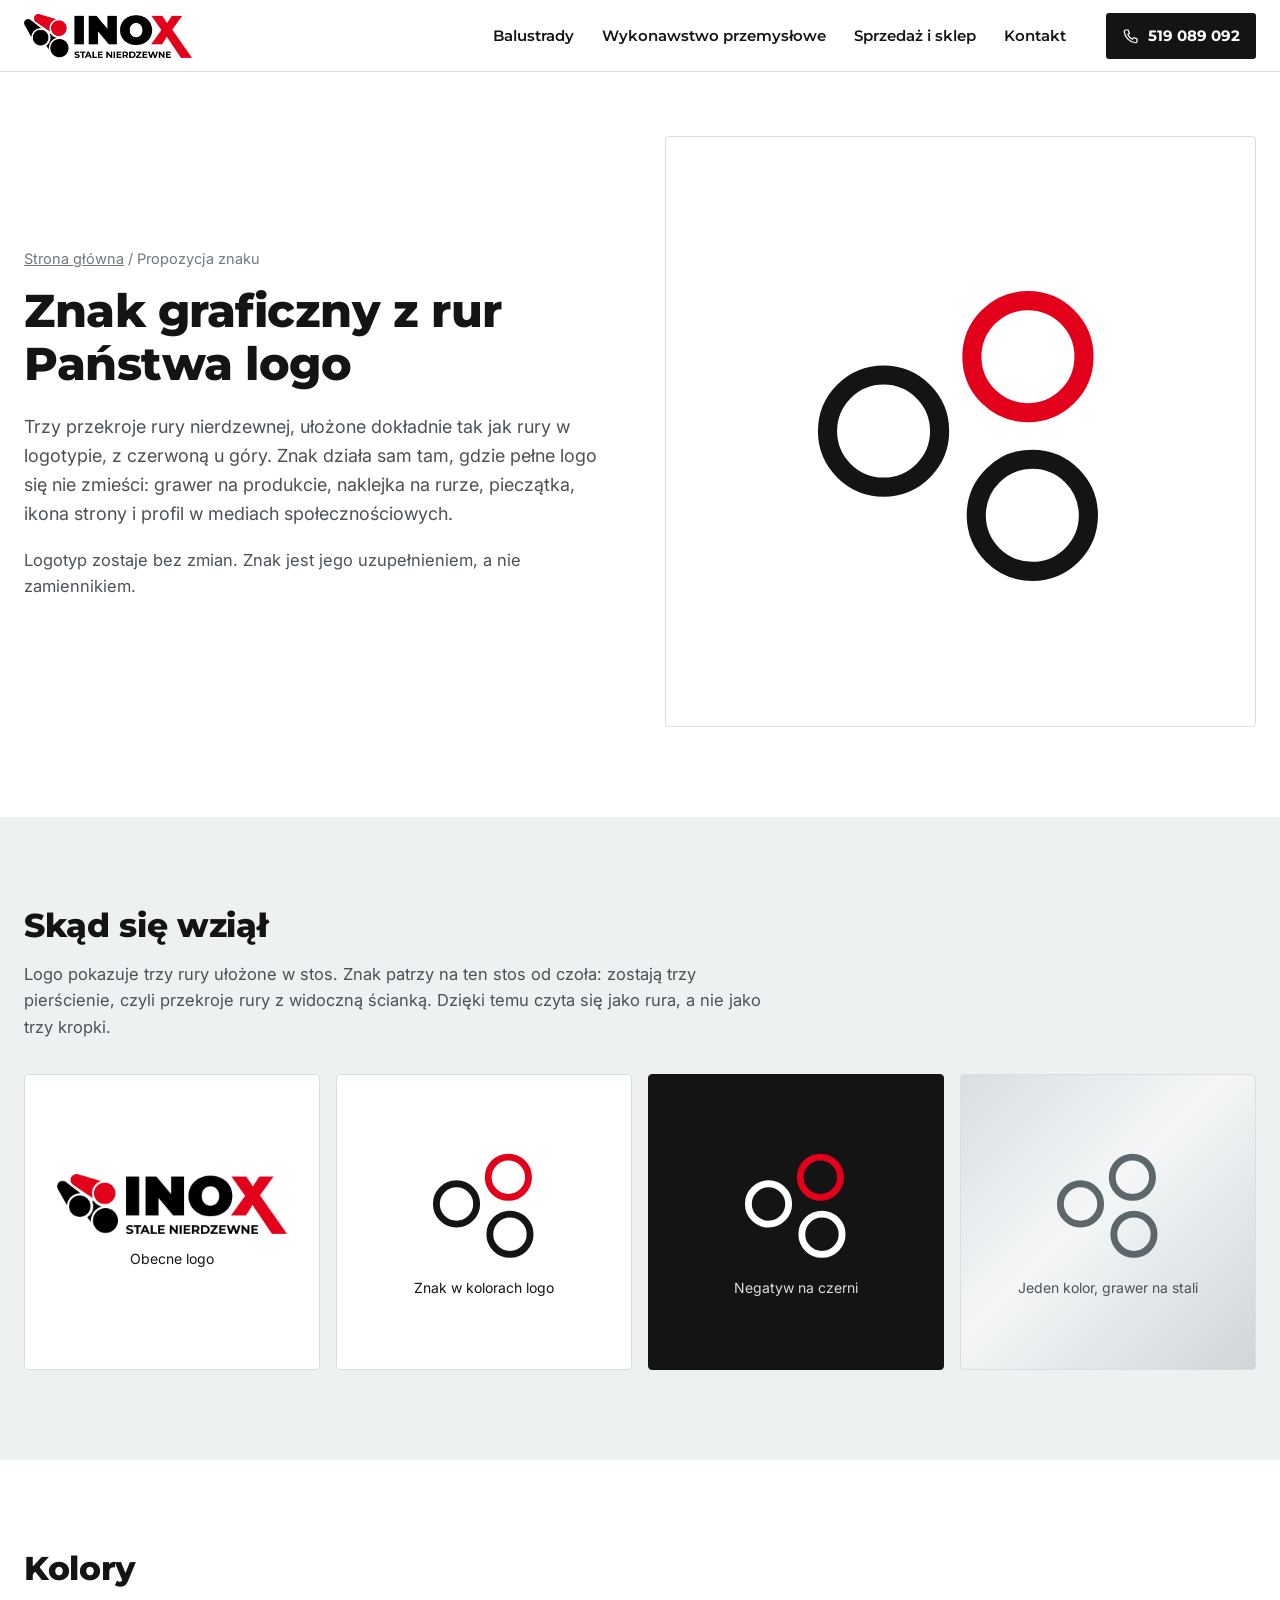
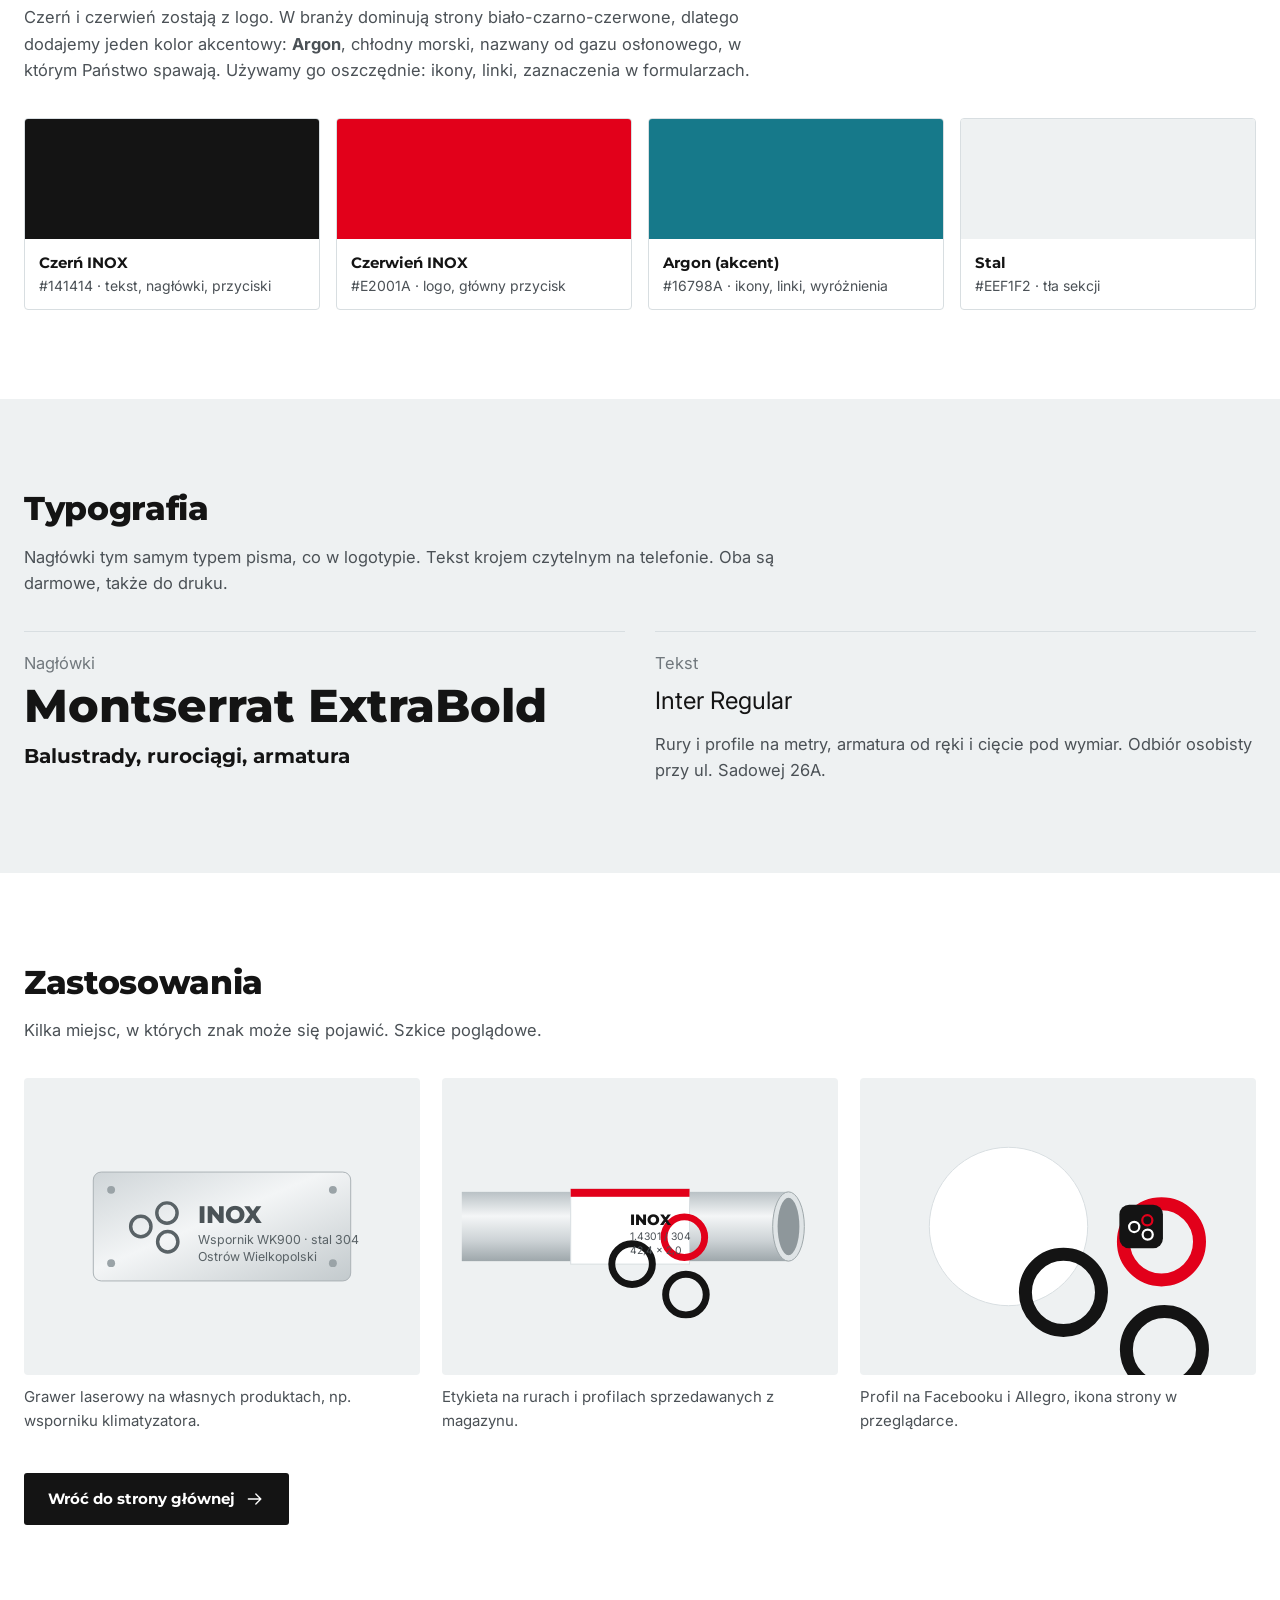
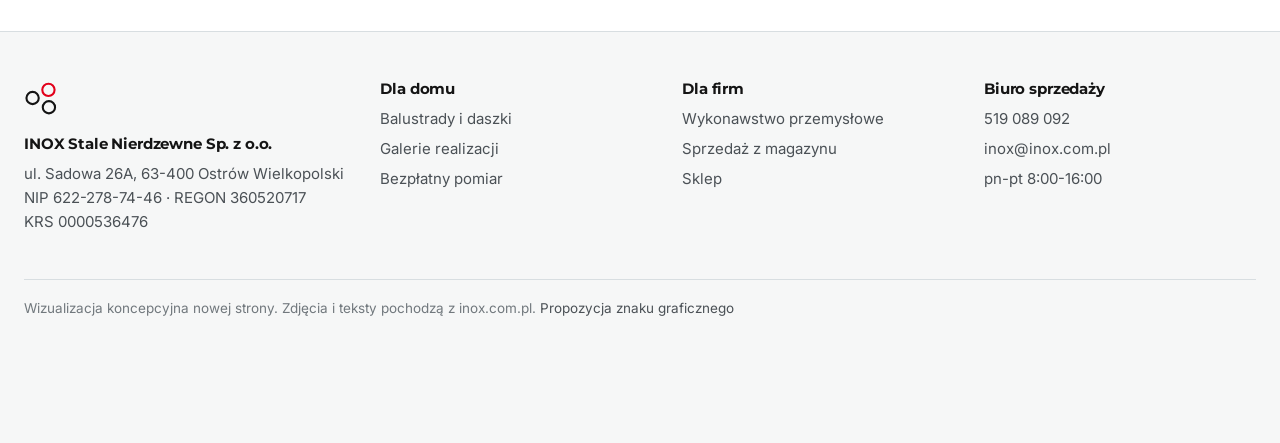
==== znak.html @ 2aae1c30 "Wizualizacja koncepcyjna INOX" ====
<!doctype html>
<html lang="pl">
<head>
<meta charset="utf-8">
<meta name="viewport" content="width=device-width, initial-scale=1">
<meta name="robots" content="noindex">
<title>Propozycja znaku graficznego | INOX Stale Nierdzewne</title>
<meta name="description" content="Propozycja znaku graficznego INOX: trzy przekroje rury z logotypu, kolory i typografia do strony, produktów i materiałów.">
<link rel="icon" href="img/znak.svg" type="image/svg+xml">
<link rel="preconnect" href="https://fonts.googleapis.com"><link rel="preconnect" href="https://fonts.gstatic.com" crossorigin>
<link href="https://fonts.googleapis.com/css2?family=Inter:wght@400;500;600&family=Montserrat:wght@600;700;800&display=swap" rel="stylesheet">
<link rel="stylesheet" href="style.css">
</head>
<body>
<!-- Wizualizacja koncepcyjna nowej strony INOX Stale Nierdzewne. Teksty i zdjecia z inox.com.pl. -->
<header class="top"><div class="wrap">
  <a class="logo" href="index.html"><img src="img/logo.png" alt="INOX Stale Nierdzewne" width="168" height="44"></a>
  <nav class="nav" aria-label="Menu główne">
    <a href="balustrady.html">Balustrady</a>
    <a href="wykonawstwo.html">Wykonawstwo przemysłowe</a>
    <a href="sklep.html">Sprzedaż i sklep</a>
    <a href="index.html#kontakt">Kontakt</a>
  </nav>
  <a class="top-tel" href="tel:+48519089092"><svg class="ico"><use href="icons.svg#i-phone"/></svg>519 089 092</a>
  <a class="tel-ico" href="tel:+48519089092" aria-label="Zadzwoń 519 089 092"><svg class="ico"><use href="icons.svg#i-phone"/></svg></a>
  <button class="burger" aria-label="Menu" aria-expanded="false"><svg class="ico"><use href="icons.svg#i-menu"/></svg></button>
</div></header>
<div class="panel">
  <a href="index.html"><span>Strona główna</span><svg class="ico"><use href="icons.svg#i-arrow"/></svg></a>
  <a href="balustrady.html"><span>Balustrady<small>schodowe, tarasowe, balkonowe, daszki</small></span><svg class="ico"><use href="icons.svg#i-arrow"/></svg></a>
  <a href="wykonawstwo.html"><span>Wykonawstwo przemysłowe<small>rurociągi, drabiny, konstrukcje wsporcze</small></span><svg class="ico"><use href="icons.svg#i-arrow"/></svg></a>
  <a href="sklep.html"><span>Sprzedaż i sklep<small>rury na metry, armatura, elementy balustrad</small></span><svg class="ico"><use href="icons.svg#i-arrow"/></svg></a>
  <a href="index.html#kontakt"><span>Kontakt</span><svg class="ico"><use href="icons.svg#i-arrow"/></svg></a>
  <p class="pc">Biuro sprzedaży pn-pt 8:00-16:00<br><a href="tel:+48519089092">519 089 092</a> · <a href="mailto:inox@inox.com.pl">inox@inox.com.pl</a></p>
</div>
<main>
<section class="sec zn-top" style="padding-top:clamp(36px,5vw,70px)">
  <div class="wrap zn-hero">
    <div>
      <p class="crumb muted" style="font-size:14.5px;margin-bottom:14px"><a href="index.html" style="color:inherit">Strona główna</a> / Propozycja znaku</p>
      <h1>Znak graficzny z rur Państwa logo</h1>
      <p class="lead">Trzy przekroje rury nierdzewnej, ułożone dokładnie tak jak rury w logotypie, z czerwoną u góry. Znak działa sam tam, gdzie pełne logo się nie zmieści: grawer na produkcie, naklejka na rurze, pieczątka, ikona strony i profil w mediach społecznościowych.</p>
      <p style="color:var(--ink2)">Logotyp zostaje bez zmian. Znak jest jego uzupełnieniem, a nie zamiennikiem.</p>
    </div>
    <div class="zn-big"><svg viewBox="0 0 112 120" role="img" aria-label="Znak INOX: trzy przekroje rury"><use href="icons.svg#znak"/></svg></div>
  </div>
</section>

<section class="sec sec-steel">
  <div class="wrap">
    <div class="sec-one"><h2>Skąd się wziął</h2><p>Logo pokazuje trzy rury ułożone w stos. Znak patrzy na ten stos od czoła: zostają trzy pierścienie, czyli przekroje rury z widoczną ścianką. Dzięki temu czyta się jako rura, a nie jako trzy kropki.</p></div>
    <div class="zn-row">
      <div class="zn-cell" style="background:#fff"><img src="img/logo.png" alt="Obecne logo INOX" style="width:88%"><span>Obecne logo</span></div>
      <div class="zn-cell" style="background:#fff"><svg viewBox="0 0 112 120"><use href="icons.svg#znak"/></svg><span>Znak w kolorach logo</span></div>
      <div class="zn-cell dark"><svg viewBox="0 0 112 120"><circle cx="28" cy="60" r="20.5" fill="none" stroke="#fff" stroke-width="7"/><circle cx="80.8" cy="32.8" r="20.5" fill="none" stroke="#E2001A" stroke-width="7"/><circle cx="82.4" cy="90.8" r="20.5" fill="none" stroke="#fff" stroke-width="7"/></svg><span>Negatyw na czerni</span></div>
      <div class="zn-cell steel"><svg viewBox="0 0 112 120"><g fill="none" stroke="#5d666b" stroke-width="7"><circle cx="28" cy="60" r="20.5"/><circle cx="80.8" cy="32.8" r="20.5"/><circle cx="82.4" cy="90.8" r="20.5"/></g></svg><span>Jeden kolor, grawer na stali</span></div>
    </div>
  </div>
</section>

<section class="sec">
  <div class="wrap">
    <div class="sec-one"><h2>Kolory</h2><p>Czerń i czerwień zostają z logo. W branży dominują strony biało-czarno-czerwone, dlatego dodajemy jeden kolor akcentowy: <b>Argon</b>, chłodny morski, nazwany od gazu osłonowego, w którym Państwo spawają. Używamy go oszczędnie: ikony, linki, zaznaczenia w formularzach.</p></div>
    <div class="sw">
      <div><i style="background:#141414"></i><p><b>Czerń INOX</b>#141414 · tekst, nagłówki, przyciski</p></div>
      <div><i style="background:#E2001A"></i><p><b>Czerwień INOX</b>#E2001A · logo, główny przycisk</p></div>
      <div><i style="background:#16798A"></i><p><b>Argon (akcent)</b>#16798A · ikony, linki, wyróżnienia</p></div>
      <div><i style="background:#EEF1F2"></i><p><b>Stal</b>#EEF1F2 · tła sekcji</p></div>
    </div>
  </div>
</section>

<section class="sec sec-steel">
  <div class="wrap">
    <div class="sec-one"><h2>Typografia</h2><p>Nagłówki tym samym typem pisma, co w logotypie. Tekst krojem czytelnym na telefonie. Oba są darmowe, także do druku.</p></div>
    <div class="typo">
      <div><span class="muted">Nagłówki</span><p class="a">Montserrat ExtraBold</p><p style="font-family:var(--fh);font-weight:700;font-size:20px;margin:0">Balustrady, rurociągi, armatura</p></div>
      <div><span class="muted">Tekst</span><p class="b">Inter Regular</p><p style="margin:0;color:var(--ink2)">Rury i profile na metry, armatura od ręki i cięcie pod wymiar. Odbiór osobisty przy ul. Sadowej 26A.</p></div>
    </div>
  </div>
</section>

<section class="sec">
  <div class="wrap">
    <div class="sec-one"><h2>Zastosowania</h2><p>Kilka miejsc, w których znak może się pojawić. Szkice poglądowe.</p></div>
    <div class="uses">
      <figure>
        <div class="m">
          <svg viewBox="0 0 400 300" width="100%" height="100%" aria-label="Tabliczka grawerowana na produkcie">
            <defs><linearGradient id="st" x1="0" y1="0" x2="1" y2="1"><stop offset="0" stop-color="#cfd5d8"/><stop offset=".45" stop-color="#f3f5f6"/><stop offset="1" stop-color="#c3cacd"/></linearGradient></defs>
            <rect x="70" y="95" width="260" height="110" rx="8" fill="url(#st)" stroke="#aab2b6"/>
            <circle cx="88" cy="113" r="4" fill="#9aa3a7"/><circle cx="312" cy="113" r="4" fill="#9aa3a7"/><circle cx="88" cy="187" r="4" fill="#9aa3a7"/><circle cx="312" cy="187" r="4" fill="#9aa3a7"/>
            <g transform="translate(104 120) scale(.5)" fill="none" stroke="#596266" stroke-width="7"><circle cx="28" cy="60" r="20.5"/><circle cx="80.8" cy="32.8" r="20.5"/><circle cx="82.4" cy="90.8" r="20.5"/></g>
            <text x="176" y="146" font-family="Montserrat,sans-serif" font-weight="800" font-size="24" fill="#4b5357">INOX</text>
            <text x="176" y="168" font-family="Inter,sans-serif" font-size="12.5" fill="#596266">Wspornik WK900 · stal 304</text>
            <text x="176" y="185" font-family="Inter,sans-serif" font-size="12.5" fill="#596266">Ostrów Wielkopolski</text>
          </svg>
        </div>
        <figcaption>Grawer laserowy na własnych produktach, np. wsporniku klimatyzatora.</figcaption>
      </figure>
      <figure>
        <div class="m">
          <svg viewBox="0 0 400 300" width="100%" height="100%" aria-label="Etykieta na rurze">
            <defs><linearGradient id="pp" x1="0" y1="0" x2="0" y2="1"><stop offset="0" stop-color="#b9c1c5"/><stop offset=".35" stop-color="#f4f6f7"/><stop offset=".7" stop-color="#cdd3d6"/><stop offset="1" stop-color="#9ea7ab"/></linearGradient></defs>
            <rect x="20" y="115" width="330" height="70" fill="url(#pp)"/>
            <ellipse cx="350" cy="150" rx="16" ry="35" fill="#dfe4e6" stroke="#9ea7ab"/>
            <ellipse cx="350" cy="150" rx="11" ry="29" fill="#8e979b"/>
            <rect x="130" y="112" width="120" height="76" fill="#fff" stroke="#d8dee1"/>
            <rect x="130" y="112" width="120" height="8" fill="#E2001A"/>
            <g transform="translate(140 128) scale(.4)"><use href="icons.svg#znak"/></g>
            <text x="190" y="148" font-family="Montserrat,sans-serif" font-weight="800" font-size="15" fill="#141414">INOX</text>
            <text x="190" y="164" font-family="Inter,sans-serif" font-size="10.5" fill="#4b5156">1.4301 / 304</text>
            <text x="190" y="178" font-family="Inter,sans-serif" font-size="10.5" fill="#4b5156">42,4 x 2,0</text>
          </svg>
        </div>
        <figcaption>Etykieta na rurach i profilach sprzedawanych z magazynu.</figcaption>
      </figure>
      <figure>
        <div class="m">
          <svg viewBox="0 0 400 300" width="100%" height="100%" aria-label="Ikona profilu i strony">
            <circle cx="150" cy="150" r="80" fill="#fff" stroke="#d8dee1"/>
            <g transform="translate(108 104) scale(.75)"><use href="icons.svg#znak"/></g>
            <rect x="262" y="128" width="44" height="44" rx="10" fill="#141414"/>
            <g transform="translate(270 135.5) scale(.25)"><circle cx="28" cy="60" r="20.5" fill="none" stroke="#fff" stroke-width="9"/><circle cx="80.8" cy="32.8" r="20.5" fill="none" stroke="#E2001A" stroke-width="9"/><circle cx="82.4" cy="90.8" r="20.5" fill="none" stroke="#fff" stroke-width="9"/></g>
          </svg>
        </div>
        <figcaption>Profil na Facebooku i Allegro, ikona strony w przeglądarce.</figcaption>
      </figure>
    </div>
    <p style="margin-top:40px"><a class="btn btn-ink" href="index.html">Wróć do strony głównej <svg class="ico"><use href="icons.svg#i-arrow"/></svg></a></p>
  </div>
</section>
</main>
<footer class="foot">
  <div class="wrap">
    <div>
      <svg class="znak-mini" viewBox="0 0 112 120" aria-hidden="true"><use href="icons.svg#znak"/></svg>
      <h4>INOX Stale Nierdzewne Sp. z o.o.</h4>
      <p>ul. Sadowa 26A, 63-400 Ostrów Wielkopolski<br>NIP 622-278-74-46 · REGON 360520717<br>KRS 0000536476</p>
    </div>
    <div><h4>Dla domu</h4><ul><li><a href="balustrady.html">Balustrady i daszki</a></li><li><a href="balustrady.html#galerie">Galerie realizacji</a></li><li><a href="balustrady.html#kontakt">Bezpłatny pomiar</a></li></ul></div>
    <div><h4>Dla firm</h4><ul><li><a href="wykonawstwo.html">Wykonawstwo przemysłowe</a></li><li><a href="sklep.html">Sprzedaż z magazynu</a></li><li><a href="sklep.html#produkty">Sklep</a></li></ul></div>
    <div><h4>Biuro sprzedaży</h4><ul><li><a href="tel:+48519089092">519 089 092</a></li><li><a href="mailto:inox@inox.com.pl">inox@inox.com.pl</a></li><li>pn-pt 8:00-16:00</li></ul></div>
    <p class="koncept">Wizualizacja koncepcyjna nowej strony. Zdjęcia i teksty pochodzą z inox.com.pl. <a href="znak.html">Propozycja znaku graficznego</a></p>
  </div>
</footer>
<script src="app.js"></script>
</body>
</html>
---- style.css ----
/* INOX Stale Nierdzewne - wizualizacja koncepcyjna */
:root{
  --ink:#141414; --ink2:#4b5156; --ink3:#71787d;
  --red:#E2001A; --red-d:#b80015;
  --argon:#16798A; --argon-d:#0f5f6d; --argon-l:#e3f1f3;
  --steel:#eef1f2; --steel2:#e3e8ea; --line:#d8dee1;
  --bg:#fff;
  --hh:72px;
  --wrap:min(1240px, calc(100% - 48px));
  --fh:'Montserrat',system-ui,sans-serif;
  --fb:'Inter',system-ui,sans-serif;
}
*{box-sizing:border-box}
html{scroll-behavior:smooth;-webkit-text-size-adjust:100%}
body{margin:0;font-family:var(--fb);font-size:16.5px;line-height:1.6;color:var(--ink);background:var(--bg);overflow-x:hidden}
img{max-width:100%;display:block}
a{color:var(--argon-d)}
h1,h2,h3,h4{font-family:var(--fh);line-height:1.15;margin:0 0 .5em;letter-spacing:-.01em}
h1{font-weight:800;font-size:clamp(28px,3.6vw,50px)}
h2{font-weight:800;font-size:clamp(25px,2.6vw,38px)}
h3{font-weight:700;font-size:20px}
p{margin:0 0 1em}
.wrap{width:var(--wrap);margin:0 auto}
.ico{width:24px;height:24px;fill:none;stroke:currentColor;stroke-width:1.6;stroke-linecap:round;stroke-linejoin:round;flex:0 0 auto}
.lead{font-size:18px;color:var(--ink2);max-width:62ch}
.muted{color:var(--ink3)}
.sr{position:absolute;width:1px;height:1px;overflow:hidden;clip:rect(0 0 0 0)}

/* przyciski */
.btn{display:inline-flex;align-items:center;gap:10px;padding:14px 22px;border-radius:3px;font-family:var(--fh);font-weight:700;font-size:15px;text-decoration:none;border:2px solid transparent;cursor:pointer;transition:background .2s,color .2s,border-color .2s;line-height:1.2}
.btn .ico{width:20px;height:20px}
.btn-red{background:var(--red);color:#fff}
.btn-red:hover{background:var(--red-d)}
.btn-ink{background:var(--ink);color:#fff}
.btn-ink:hover{background:#000}
.btn-line{border-color:var(--ink);color:var(--ink);background:transparent}
.btn-line:hover{background:var(--ink);color:#fff}
.link{display:inline-flex;align-items:center;gap:8px;font-family:var(--fh);font-weight:700;color:var(--argon-d);text-decoration:none}
.link .ico{width:20px;height:20px;transition:transform .2s}
.link:hover .ico{transform:translateX(4px)}

/* naglowek */
.top{position:sticky;top:0;z-index:50;background:rgba(255,255,255,.97);border-bottom:1px solid var(--line);height:var(--hh)}
.top .wrap{height:100%;display:flex;align-items:center;gap:28px}
.logo{display:block;flex:0 0 auto}
.logo img{height:44px;width:auto}
.nav{display:flex;gap:4px;margin-left:auto;align-items:center}
.nav a{font-family:var(--fh);font-weight:600;font-size:15px;color:var(--ink);text-decoration:none;padding:10px 12px;border-radius:3px;white-space:nowrap}
.nav a:hover{background:var(--steel)}
.nav a.on{color:var(--argon-d);box-shadow:inset 0 -2px 0 var(--argon)}
.top-tel{display:inline-flex;align-items:center;gap:8px;font-family:var(--fh);font-weight:700;font-size:15px;color:#fff;background:var(--ink);padding:11px 16px;border-radius:3px;text-decoration:none;white-space:nowrap}
.top-tel .ico{width:18px;height:18px}
.top-tel:hover{background:var(--red)}
.burger,.tel-ico,.cart-ico{display:none}
.cart-btn{position:relative;display:inline-flex;align-items:center;justify-content:center;width:46px;height:46px;border:1px solid var(--line);border-radius:3px;background:#fff;color:var(--ink);cursor:pointer}
.cart-btn b{position:absolute;top:-6px;right:-6px;background:var(--red);color:#fff;font-size:11px;min-width:19px;height:19px;border-radius:10px;display:grid;place-items:center;font-family:var(--fh)}
.cart-btn b:empty{display:none}

.panel{display:none}

/* HERO strona glowna */
.hero{min-height:calc(100svh - var(--hh));display:flex;flex-direction:column}
.hero-intro{padding:30px 0 26px}
.hero-intro .wrap{display:grid;grid-template-columns:minmax(0,1.5fr) minmax(0,1fr);gap:40px;align-items:end}
.hero-intro h1{margin:0;text-wrap:balance;font-size:clamp(28px,3.3vw,48px)}
.hero-intro .lead{margin:0;font-size:17.5px}
.paths{flex:1 1 auto;display:grid;grid-template-columns:minmax(0,1fr) minmax(0,1fr);gap:5px;min-height:380px}
.path{position:relative;overflow:hidden;color:#fff;text-decoration:none;display:block;min-height:0;background:#333}
.path img{position:absolute;inset:0;width:100%;height:100%;object-fit:cover;transition:transform .6s ease}
.path::after{content:"";position:absolute;inset:0;background:linear-gradient(180deg,rgba(0,0,0,0) 35%,rgba(0,0,0,.78) 100%)}
a.path:hover img,.path:hover img{transform:scale(1.03)}
.path-in{position:absolute;left:0;right:0;bottom:0;z-index:2;padding:34px clamp(22px,3vw,48px)}
.path h2{font-size:clamp(26px,2.6vw,40px);margin:0 0 6px;color:#fff}
.path p{margin:0 0 14px;font-size:16.5px;color:rgba(255,255,255,.9);max-width:44ch}
.path .go{display:inline-flex;align-items:center;gap:10px;font-family:var(--fh);font-weight:700;font-size:16px;color:#fff;border-bottom:2px solid var(--red);padding-bottom:4px}
.path .go .ico{width:20px;height:20px}
.path-links{display:flex;flex-wrap:wrap;gap:10px 26px}
.path-links a{color:#fff;text-decoration:none}
.path-links a:hover .go{border-color:#fff}
.path-firmy .go{border-color:var(--argon)}
.path .tag{display:inline-block;font-family:var(--fh);font-weight:700;font-size:14px;background:var(--red);color:#fff;padding:5px 10px;border-radius:2px;margin-bottom:12px}
.path-firmy .tag{background:var(--argon)}

/* HERO podstrony */
.phero{min-height:calc(100svh - var(--hh));display:grid;grid-template-columns:minmax(0,1fr) minmax(0,1.05fr);align-items:stretch;background:var(--steel)}
.phero-txt{display:flex;flex-direction:column;justify-content:center;padding:40px clamp(24px,5vw,80px) 40px max(24px, calc((100vw - 1240px)/2))}
.phero-txt .crumb{font-size:14.5px;color:var(--ink3);margin-bottom:14px}
.phero-txt .crumb a{color:var(--ink3)}
.phero-txt h1{margin-bottom:16px}
.phero-txt .lead{margin-bottom:26px}
.phero-foto{position:relative;margin:0;min-height:300px}
.phero-foto img{position:absolute;inset:0;width:100%;height:100%;object-fit:cover}
.phero-cta{display:flex;flex-wrap:wrap;gap:12px 20px;align-items:center}
.phero-note{display:flex;align-items:center;gap:10px;margin-top:22px;font-size:15px;color:var(--ink2)}
.phero-note .ico{color:var(--argon)}

/* sekcje */
.sec{padding:clamp(56px,7vw,100px) 0}
.sec-steel{background:var(--steel)}
.sec-head{display:grid;grid-template-columns:minmax(0,1fr) minmax(0,1fr);gap:40px;align-items:end;margin-bottom:38px}
.sec-head p{margin:0;color:var(--ink2)}
.sec-head h2{margin:0}
.sec-one{max-width:760px;margin-bottom:34px}
.sec-one p{color:var(--ink2)}
hr.sep{border:0;border-top:1px solid var(--line);margin:0}

/* kafle typow (zdjecia) */
.types{display:grid;grid-template-columns:repeat(3,minmax(0,1fr));gap:18px}
.type{position:relative;display:block;text-decoration:none;color:var(--ink)}
.type figure{margin:0;aspect-ratio:4/3;overflow:hidden;background:var(--steel2);border-radius:3px}
.type img{width:100%;height:100%;object-fit:cover;transition:transform .5s}
.type:hover img{transform:scale(1.04)}
.type h3{margin:14px 0 4px;display:flex;align-items:center;gap:8px;font-size:18.5px}
.type h3 .ico{width:19px;height:19px;color:var(--argon);transition:transform .2s}
.type:hover h3 .ico{transform:translateX(4px)}
.type p{margin:0;font-size:15px;color:var(--ink2)}

/* rzad ikon (proces) */
.steps{display:grid;grid-template-columns:repeat(5,minmax(0,1fr));gap:24px;margin-top:54px;padding-top:40px;border-top:1px solid var(--line)}
.step .ib{width:58px;height:58px;border-radius:50%;background:var(--argon-l);color:var(--argon-d);display:grid;place-items:center;margin-bottom:14px}
.step .ib .ico{width:28px;height:28px}
.step h3{font-size:16.5px;margin:0 0 4px}
.step p{font-size:14.5px;color:var(--ink2);margin:0}

/* pas ze spawaniem */
.band{position:relative;min-height:min(78vh,620px);display:flex;align-items:center;color:#fff;overflow:hidden;background:#222}
.band img{position:absolute;inset:0;width:100%;height:100%;object-fit:cover;filter:grayscale(1) contrast(1.1)}
.band::after{content:"";position:absolute;inset:0;background:linear-gradient(90deg,rgba(0,0,0,.78) 0%,rgba(0,0,0,.45) 60%,rgba(0,0,0,.25) 100%)}
.band .wrap{position:relative;z-index:2}
.band h2{color:#fff;max-width:18ch;font-size:clamp(28px,3.6vw,52px)}
.band p{max-width:52ch;color:rgba(255,255,255,.88);font-size:18px;margin:0}

/* branze */
.inds{display:grid;grid-template-columns:repeat(4,minmax(0,1fr));gap:1px;background:var(--line);border:1px solid var(--line)}
.ind{background:#fff;padding:26px 22px;display:flex;flex-direction:column;gap:12px;min-width:0}
.sec-steel .ind{background:var(--bg)}
.ind .ico{width:38px;height:38px;stroke-width:1.4;color:var(--argon)}
.ind h3{font-size:16.5px;margin:0}
.ind p{font-size:14.5px;color:var(--ink2);margin:0}

/* dwie kolumny ze zdjeciem */
.split{display:grid;grid-template-columns:minmax(0,1fr) minmax(0,1fr);gap:clamp(30px,5vw,72px);align-items:center}
.split.rev .split-foto{order:2}
.split-foto{margin:0;border-radius:3px;overflow:hidden;aspect-ratio:4/3;background:var(--steel2)}
.split-foto img{width:100%;height:100%;object-fit:cover}
.split-foto.tall{aspect-ratio:4/5}
.ilist{list-style:none;margin:22px 0 28px;padding:0;display:grid;gap:16px}
.ilist li{display:flex;gap:14px;align-items:flex-start}
.ilist .ico{color:var(--argon);width:26px;height:26px;margin-top:1px}
.ilist b{display:block;font-family:var(--fh);font-size:16px}
.ilist span{color:var(--ink2);font-size:15px}

/* produkty */
.prods{display:grid;grid-template-columns:repeat(3,minmax(0,1fr));gap:22px}
.prod{background:#fff;border:1px solid var(--line);border-radius:4px;display:flex;flex-direction:column;overflow:hidden;min-width:0}
.prod figure{margin:0;aspect-ratio:1/1;background:#f3f4f4;display:grid;place-items:center;overflow:hidden}
.prod figure img{width:100%;height:100%;object-fit:cover}
.prod figure.pack img{object-fit:contain;padding:18px;mix-blend-mode:multiply}
.prod-in{padding:18px 18px 20px;display:flex;flex-direction:column;gap:8px;flex:1}
.prod h3{font-size:17px;margin:0}
.prod .spec{font-size:14px;color:var(--ink2);margin:0}
.prod .price{font-family:var(--fh);font-weight:800;font-size:22px;margin-top:auto}
.prod .price small{font-weight:600;font-size:13px;color:var(--ink3)}
.prod .ask{font-family:var(--fh);font-weight:700;font-size:15px;color:var(--ink2);margin-top:auto}
.prod select{width:100%;padding:10px 12px;border:1px solid var(--line);border-radius:3px;font:inherit;font-size:15px;background:#fff}
.prod .btn{justify-content:center;width:100%;padding:12px 16px}
.prod .row{display:flex;gap:8px}
.badge{display:inline-block;font-size:12.5px;font-weight:600;color:var(--argon-d);background:var(--argon-l);padding:3px 8px;border-radius:2px;align-self:flex-start}

/* o firmie */
.facts{list-style:none;padding:0;margin:20px 0 0;display:grid;grid-template-columns:minmax(0,1fr) minmax(0,1fr);gap:18px 26px}
.facts li{display:flex;gap:12px;font-size:15.5px;color:var(--ink2)}
.facts .ico{color:var(--argon);width:24px;height:24px}

/* kontakt */
.contact{display:grid;grid-template-columns:minmax(0,.9fr) minmax(0,1.1fr);gap:clamp(30px,5vw,70px)}
.cdata{list-style:none;padding:0;margin:0 0 26px;display:grid;gap:14px}
.cdata li{display:flex;gap:14px;align-items:flex-start}
.cdata .ico{color:var(--argon);margin-top:2px}
.cdata a{color:var(--ink);font-weight:600;text-decoration:none}
.cdata a:hover{color:var(--argon-d)}
.cdata .big{font-family:var(--fh);font-size:22px;font-weight:800}
.map{border:0;width:100%;height:280px;border-radius:3px;background:var(--steel2);display:block}
.form{background:#fff;border:1px solid var(--line);border-radius:4px;padding:clamp(22px,3vw,36px)}
.sec-steel .form{border-color:transparent}
.form h3{font-size:22px;margin-bottom:6px}
.form>p{color:var(--ink2);font-size:15px}
.f-grid{display:grid;grid-template-columns:minmax(0,1fr) minmax(0,1fr);gap:14px}
.f-grid .full{grid-column:1/-1}
.form label{display:block;font-size:14px;font-weight:600;margin-bottom:6px}
.form input,.form select,.form textarea{width:100%;padding:12px 14px;border:1px solid #c9d0d4;border-radius:3px;font:inherit;font-size:16px;background:#fff;color:var(--ink)}
.form textarea{min-height:110px;resize:vertical}
.form input:focus,.form select:focus,.form textarea:focus{outline:2px solid var(--argon);outline-offset:1px;border-color:var(--argon)}
.chips{display:flex;flex-wrap:wrap;gap:8px}
.chips label{margin:0;font-weight:500;cursor:pointer}
.chips input{position:absolute;opacity:0;width:1px;height:1px}
.chips span{display:inline-block;padding:9px 14px;border:1px solid #c9d0d4;border-radius:3px;font-size:15px}
.chips input:checked+span{background:var(--ink);border-color:var(--ink);color:#fff}
.chips input:focus-visible+span{outline:2px solid var(--argon);outline-offset:2px}
.form .btn{margin-top:18px}
.f-ok{display:none;margin-top:16px;padding:14px 16px;background:var(--argon-l);border-radius:3px;color:var(--argon-d);font-size:15px}
.f-ok.show{display:block}
.f-note{font-size:13px;color:var(--ink3);margin:12px 0 0}

/* stopka */
.foot{background:#f6f7f7;border-top:1px solid var(--line);padding:48px 0 110px;font-size:15px;color:var(--ink2)}
.foot .wrap{display:grid;grid-template-columns:1.2fr 1fr 1fr 1fr;gap:30px}
.foot h4{font-size:15px;color:var(--ink);margin-bottom:10px}
.foot a{color:var(--ink2);text-decoration:none}
.foot a:hover{color:var(--argon-d)}
.foot ul{list-style:none;padding:0;margin:0;display:grid;gap:6px}
.foot .znak-mini{width:34px;height:36px;margin-bottom:12px}
.foot .koncept{grid-column:1/-1;border-top:1px solid var(--line);padding-top:18px;font-size:13.5px;color:var(--ink3)}

/* dolny pasek tel */
.mob{display:none}

/* akordeon typow */
.acc{border-top:1px solid var(--line)}
.acc details{border-bottom:1px solid var(--line)}
.acc summary{list-style:none;cursor:pointer;display:grid;grid-template-columns:120px minmax(0,1fr) auto;gap:22px;align-items:center;padding:18px 0}
.acc summary::-webkit-details-marker{display:none}
.acc summary img{width:120px;height:84px;object-fit:cover;border-radius:3px}
.acc summary h3{margin:0 0 3px;font-size:20px}
.acc summary p{margin:0;font-size:15px;color:var(--ink2)}
.acc summary .tg{width:42px;height:42px;border-radius:50%;border:1px solid var(--line);display:grid;place-items:center;transition:transform .25s,background .2s}
.acc summary:hover .tg{background:var(--steel)}
.acc details[open] summary .tg{transform:rotate(180deg);background:var(--ink);color:#fff;border-color:var(--ink)}
.acc-body{padding:0 0 30px 142px}
.acc-body .txt{max-width:70ch;color:var(--ink2)}
.acc-body ul{margin:0 0 16px;padding-left:20px;color:var(--ink2)}
.gal{display:grid;grid-template-columns:repeat(4,minmax(0,1fr));gap:8px;margin:18px 0 18px}
.gal button{padding:0;border:0;background:var(--steel2);cursor:zoom-in;aspect-ratio:1/1;overflow:hidden;border-radius:2px}
.gal img{width:100%;height:100%;object-fit:cover;transition:transform .4s}
.gal button:hover img{transform:scale(1.05)}

/* lightbox */
.lb{position:fixed;inset:0;z-index:100;background:rgba(10,10,10,.92);display:none;align-items:center;justify-content:center;padding:20px}
.lb.open{display:flex}
.lb img{max-width:min(1400px,100%);max-height:86vh;object-fit:contain}
.lb button{position:absolute;background:rgba(255,255,255,.12);border:0;color:#fff;width:50px;height:50px;border-radius:50%;cursor:pointer;display:grid;place-items:center}
.lb .x{top:16px;right:16px}
.lb .pv{left:16px;top:50%;transform:translateY(-50%) rotate(90deg)}
.lb .nx{right:16px;top:50%;transform:translateY(-50%) rotate(-90deg)}
.lb .cnt{position:absolute;bottom:18px;left:0;right:0;text-align:center;color:#ccc;font-size:14px}

/* realizacje przemyslowe */
.works{display:grid;grid-template-columns:repeat(4,minmax(0,1fr));grid-auto-rows:clamp(130px,19vw,290px);gap:8px}
.works button{position:relative;padding:0;border:0;background:var(--steel2);cursor:zoom-in;overflow:hidden;border-radius:2px}
.works button:nth-child(1){grid-column:span 2;grid-row:span 2}
.works img{position:absolute;inset:0;width:100%;height:100%;object-fit:cover;transition:transform .4s}
.works button:hover img{transform:scale(1.04)}

/* zakres (4 uslugi) */
.scope{display:grid;grid-template-columns:repeat(4,minmax(0,1fr));gap:26px}
.scope figure{margin:0 0 14px;aspect-ratio:4/3;overflow:hidden;border-radius:3px;background:var(--steel2)}
.scope img{width:100%;height:100%;object-fit:cover}
.scope h3{font-size:18px;margin:0 0 6px}
.scope p{font-size:15px;color:var(--ink2);margin:0}

.cert{display:flex;gap:22px;align-items:center;margin-top:26px;padding-top:24px;border-top:1px solid var(--line)}
.cert img{width:92px;height:auto;border:1px solid var(--line);flex:0 0 auto}
.cert p{margin:0 0 6px;font-size:15px;color:var(--ink2)}
.cert .dl{display:flex;flex-wrap:wrap;gap:6px 18px;font-size:14.5px}

.person{display:flex;gap:16px;align-items:center;padding:20px 0;border-top:1px solid var(--line);border-bottom:1px solid var(--line);margin:0 0 24px}
.person .av{width:56px;height:56px;border-radius:50%;background:var(--argon-l);color:var(--argon-d);display:grid;place-items:center;font-family:var(--fh);font-weight:800;font-size:18px;flex:0 0 auto}
.person b{font-family:var(--fh);display:block}
.person span{font-size:14.5px;color:var(--ink2)}

/* sklep */
.shop-bar{display:flex;flex-wrap:wrap;gap:10px;align-items:center;justify-content:space-between;margin-bottom:26px}
.filters{display:flex;flex-wrap:wrap;gap:8px}
.filters button{font:inherit;font-size:15px;padding:9px 14px;border:1px solid #c9d0d4;background:#fff;border-radius:3px;cursor:pointer;color:var(--ink)}
.filters button.on{background:var(--ink);border-color:var(--ink);color:#fff}
.shop-note{font-size:14px;color:var(--ink3);margin:22px 0 0}
.drawer{position:fixed;top:0;right:0;bottom:0;width:min(420px,100%);background:#fff;z-index:90;box-shadow:-10px 0 40px rgba(0,0,0,.12);transform:translateX(105%);transition:transform .3s ease;display:flex;flex-direction:column}
.drawer.open{transform:none}
.drawer-h{display:flex;align-items:center;justify-content:space-between;padding:18px 22px;border-bottom:1px solid var(--line)}
.drawer-h h3{margin:0}
.drawer-h button{background:none;border:0;cursor:pointer;color:var(--ink);padding:6px}
.drawer-b{flex:1;overflow:auto;padding:10px 22px}
.drawer-f{padding:18px 22px;border-top:1px solid var(--line)}
.ci{display:grid;grid-template-columns:minmax(0,1fr) auto;gap:4px 12px;padding:14px 0;border-bottom:1px solid var(--line);font-size:15px}
.ci b{font-family:var(--fh)}
.ci .q{display:flex;align-items:center;gap:6px}
.ci .q button{width:30px;height:30px;border:1px solid var(--line);background:#fff;border-radius:3px;cursor:pointer;display:grid;place-items:center;color:var(--ink)}
.ci .q button .ico{width:16px;height:16px}
.ci .rm{background:none;border:0;color:var(--ink3);cursor:pointer;font-size:13.5px;text-decoration:underline;padding:0;justify-self:start}
.sum{display:flex;justify-content:space-between;font-family:var(--fh);font-weight:800;font-size:19px;margin-bottom:6px}
.drawer-f .btn{width:100%;justify-content:center;margin-top:10px}
.drawer-f p{font-size:13.5px;color:var(--ink3);margin:8px 0 0}
.empty{color:var(--ink3);padding:30px 0;text-align:center}
.shade{position:fixed;inset:0;background:rgba(0,0,0,.35);z-index:80;display:none}
.shade.open{display:block}
.rules{display:grid;grid-template-columns:repeat(3,minmax(0,1fr));gap:30px 34px}
.rule{display:flex;gap:14px}
.rule .ico{width:30px;height:30px;color:var(--argon);stroke-width:1.5}
.rule h3{font-size:16.5px;margin:0 0 4px}
.rule p{font-size:15px;color:var(--ink2);margin:0}
.cols3{display:grid;grid-template-columns:repeat(3,minmax(0,1fr));gap:34px}
.cols3 h3{font-size:18px;display:flex;gap:10px;align-items:center}
.cols3 h3 .ico{color:var(--argon)}
.cols3 ul{margin:0;padding-left:18px;color:var(--ink2);font-size:15.5px}
.cols3 p{color:var(--ink2);font-size:15.5px}
.toast{position:fixed;left:50%;bottom:24px;transform:translate(-50%,calc(100% + 40px));visibility:hidden;background:var(--ink);color:#fff;padding:12px 18px;border-radius:3px;z-index:95;font-size:15px;transition:transform .3s;display:flex;gap:10px;align-items:center;max-width:calc(100% - 32px)}
.toast.show{transform:translate(-50%,0);visibility:visible}
.toast .ico{color:#7fd3df}

/* znak */
.zn-hero{display:grid;grid-template-columns:minmax(0,1fr) minmax(0,1fr);gap:50px;align-items:center}
.zn-big{background:#fff;border:1px solid var(--line);border-radius:4px;aspect-ratio:1/1;display:grid;place-items:center}
.zn-big svg{width:52%;height:auto}
.zn-row{display:grid;grid-template-columns:repeat(4,minmax(0,1fr));gap:16px}
.zn-cell{border-radius:4px;aspect-ratio:1/1;display:flex;flex-direction:column;align-items:center;justify-content:center;gap:14px;padding:16px;font-size:14px;text-align:center;border:1px solid var(--line)}
.zn-cell svg{width:42%;height:auto}
.zn-cell.dark{background:var(--ink);color:#ddd;border-color:var(--ink)}
.zn-cell.red{background:var(--red);color:#fff;border-color:var(--red)}
.zn-cell.steel{background:linear-gradient(135deg,#d9dee1,#f4f6f7 45%,#cfd5d8);color:var(--ink2)}
.sw{display:grid;grid-template-columns:repeat(4,minmax(0,1fr));gap:16px}
.sw div{border:1px solid var(--line);border-radius:4px;overflow:hidden;background:#fff}
.sw i{display:block;height:120px}
.sw p{margin:0;padding:12px 14px;font-size:14px;color:var(--ink2)}
.sw b{display:block;font-family:var(--fh);color:var(--ink);font-size:15px}
.typo{display:grid;grid-template-columns:minmax(0,1fr) minmax(0,1fr);gap:30px}
.typo div{border-top:1px solid var(--line);padding-top:18px}
.typo .a{font-family:var(--fh);font-weight:800;font-size:46px;line-height:1.05;margin:6px 0 10px}
.typo .b{font-family:var(--fb);font-size:24px;margin:6px 0 10px}
.uses{display:grid;grid-template-columns:repeat(3,minmax(0,1fr));gap:22px}
.uses figure{margin:0}
.uses .m{aspect-ratio:4/3;border-radius:4px;background:var(--steel);display:grid;place-items:center;overflow:hidden;position:relative}
.uses figcaption{font-size:15px;color:var(--ink2);margin-top:10px}

/* ===== responsywnosc ===== */
@media (max-width:1100px){
  .nav a{padding:10px 9px;font-size:14.5px}
  .top .wrap{gap:18px}
  .steps{grid-template-columns:repeat(3,minmax(0,1fr))}
  .scope{grid-template-columns:repeat(2,minmax(0,1fr))}
}
@media (max-width:920px){
  :root{--hh:62px;--wrap:calc(100% - 36px)}
  .logo img{height:36px}
  .nav,.top-tel{display:none}
  .top .wrap{gap:10px}
  .tel-ico,.burger{display:inline-flex;align-items:center;justify-content:center;width:46px;height:46px;border-radius:3px;border:0;cursor:pointer}
  .tel-ico{margin-left:auto;background:var(--ink);color:#fff}
  .burger{background:var(--steel);color:var(--ink)}
  .cart-btn{margin-left:auto}
  .cart-btn+.tel-ico{margin-left:0}
  .panel{position:fixed;top:var(--hh);left:0;right:0;bottom:0;background:#fff;z-index:49;padding:12px 18px 30px;overflow:auto;display:block;transform:translateY(-8px);opacity:0;visibility:hidden;transition:opacity .2s,transform .2s,visibility .2s}
  .panel.open{opacity:1;transform:none;visibility:visible}
  .panel a{display:flex;justify-content:space-between;align-items:center;padding:16px 4px;border-bottom:1px solid var(--line);font-family:var(--fh);font-weight:700;font-size:19px;color:var(--ink);text-decoration:none}
  .panel a small{display:block;font-family:var(--fb);font-weight:400;font-size:14px;color:var(--ink3);line-height:1.5;margin-top:2px}
  .panel .ico{color:var(--argon)}
  .panel .pc{margin-top:22px;font-size:15px;color:var(--ink2);line-height:1.55}
  .panel .pc a{display:inline;border:0;padding:0;font-size:inherit;font-family:inherit;color:var(--argon-d)}

  .hero-intro{padding:18px 0 16px}
  .hero-intro .wrap{grid-template-columns:minmax(0,1fr);gap:8px}
  .hero-intro h1{font-size:clamp(23px,min(6.6vw,4.4svh),34px)}
  .hero-intro .lead{font-size:clamp(14.5px,2.4svh,17px);line-height:1.5}
  .paths{grid-template-columns:minmax(0,1fr);grid-template-rows:minmax(0,1fr) minmax(0,1fr);min-height:0;gap:4px}
  .path{min-height:180px}
  .path::after{background:linear-gradient(180deg,rgba(0,0,0,.08) 0%,rgba(0,0,0,.55) 45%,rgba(0,0,0,.82) 100%)}
  .path-in{padding:18px 18px 18px}
  .path h2{font-size:clamp(21px,3.4svh,28px);margin-bottom:4px}
  .path p{font-size:14.5px;margin-bottom:10px;line-height:1.45}
  .path .tag{font-size:12.5px;padding:3px 8px;margin-bottom:8px}
  .path .go{font-size:15px;padding-bottom:2px}
  .path-links{gap:6px 18px}

  .phero{grid-template-columns:minmax(0,1fr);grid-template-rows:auto auto;display:flex;flex-direction:column}
  .phero-foto{order:-1;flex:1 1 0;min-height:min(52vw,26svh);max-height:44svh;align-self:stretch;width:100%}
  .phero-foto::after{content:"";position:absolute;left:0;right:0;bottom:0;height:40%;background:linear-gradient(180deg,rgba(238,241,242,0),var(--steel))}
  .phero-txt{flex:0 0 auto;padding:6px 18px 26px}
  .phero-txt .crumb{margin-bottom:8px;font-size:13.5px}
  .phero-txt h1{font-size:clamp(25px,min(7vw,4.6svh),36px);margin-bottom:10px}
  .phero-txt .lead{font-size:clamp(15px,2.5svh,17px);margin-bottom:18px;line-height:1.5}
  .phero-note{margin-top:14px;font-size:14px}

  .sec-head{grid-template-columns:minmax(0,1fr);gap:12px;margin-bottom:26px}
  .types{grid-template-columns:repeat(2,minmax(0,1fr));gap:14px}
  .type h3{font-size:16px;margin-top:10px}
  .type p{font-size:14px}
  .type h3 .ico{display:none}
  .inds{grid-template-columns:repeat(2,minmax(0,1fr))}
  .ind{padding:20px 16px}
  .split,.contact,.zn-hero,.typo{grid-template-columns:minmax(0,1fr)}
  .split.rev .split-foto{order:0}
  .prods{grid-template-columns:repeat(2,minmax(0,1fr));gap:14px}
  .foot .wrap{grid-template-columns:1fr 1fr}
  .acc summary{grid-template-columns:84px minmax(0,1fr) auto;gap:14px}
  .acc summary img{width:84px;height:64px}
  .acc summary h3{font-size:17px}
  .acc summary p{font-size:14px}
  .acc-body{padding-left:0}
  .gal{grid-template-columns:repeat(3,minmax(0,1fr))}
  .works{grid-template-columns:repeat(2,minmax(0,1fr));grid-auto-rows:44vw}
  .rules,.cols3{grid-template-columns:minmax(0,1fr)}
  .zn-row,.sw{grid-template-columns:repeat(2,minmax(0,1fr))}
  .uses{grid-template-columns:minmax(0,1fr)}
  .band{min-height:420px}
  .band::after{background:linear-gradient(180deg,rgba(0,0,0,.35),rgba(0,0,0,.75))}
  .band .wrap{align-self:flex-end;padding-bottom:40px}

  .mob{display:flex;position:fixed;left:0;right:0;bottom:0;z-index:60;gap:8px;padding:10px 12px calc(10px + env(safe-area-inset-bottom));background:rgba(255,255,255,.97);border-top:1px solid var(--line);transform:translateY(110%);transition:transform .3s}
  .mob.widac{transform:none}
  .mob a,.mob button{flex:1;justify-content:center;padding:13px 10px;font-size:15px}
}
@media (max-width:560px){
  body{font-size:16px}
  .lead{font-size:16.5px}
  .steps{grid-template-columns:minmax(0,1fr) minmax(0,1fr);gap:22px 16px}
  .step .ib{width:50px;height:50px}
  .facts{grid-template-columns:minmax(0,1fr)}
  .f-grid{grid-template-columns:minmax(0,1fr)}
  .prods{grid-template-columns:minmax(0,1fr)}
  .prod figure{aspect-ratio:4/3}
  .scope{grid-template-columns:minmax(0,1fr)}
  .foot .wrap{grid-template-columns:minmax(0,1fr)}
  .cert{align-items:flex-start}
  .cert img{width:70px}
}
@media (min-width:921px) and (max-height:820px){
  .hero-intro{padding:22px 0 20px}
  .hero-intro h1{font-size:clamp(28px,3.1vw,42px)}
  .phero-txt h1{font-size:clamp(28px,3.2vw,44px)}
  .phero-txt .lead{font-size:16.5px}
}
@media (prefers-reduced-motion:reduce){*{transition:none!important;scroll-behavior:auto!important}}
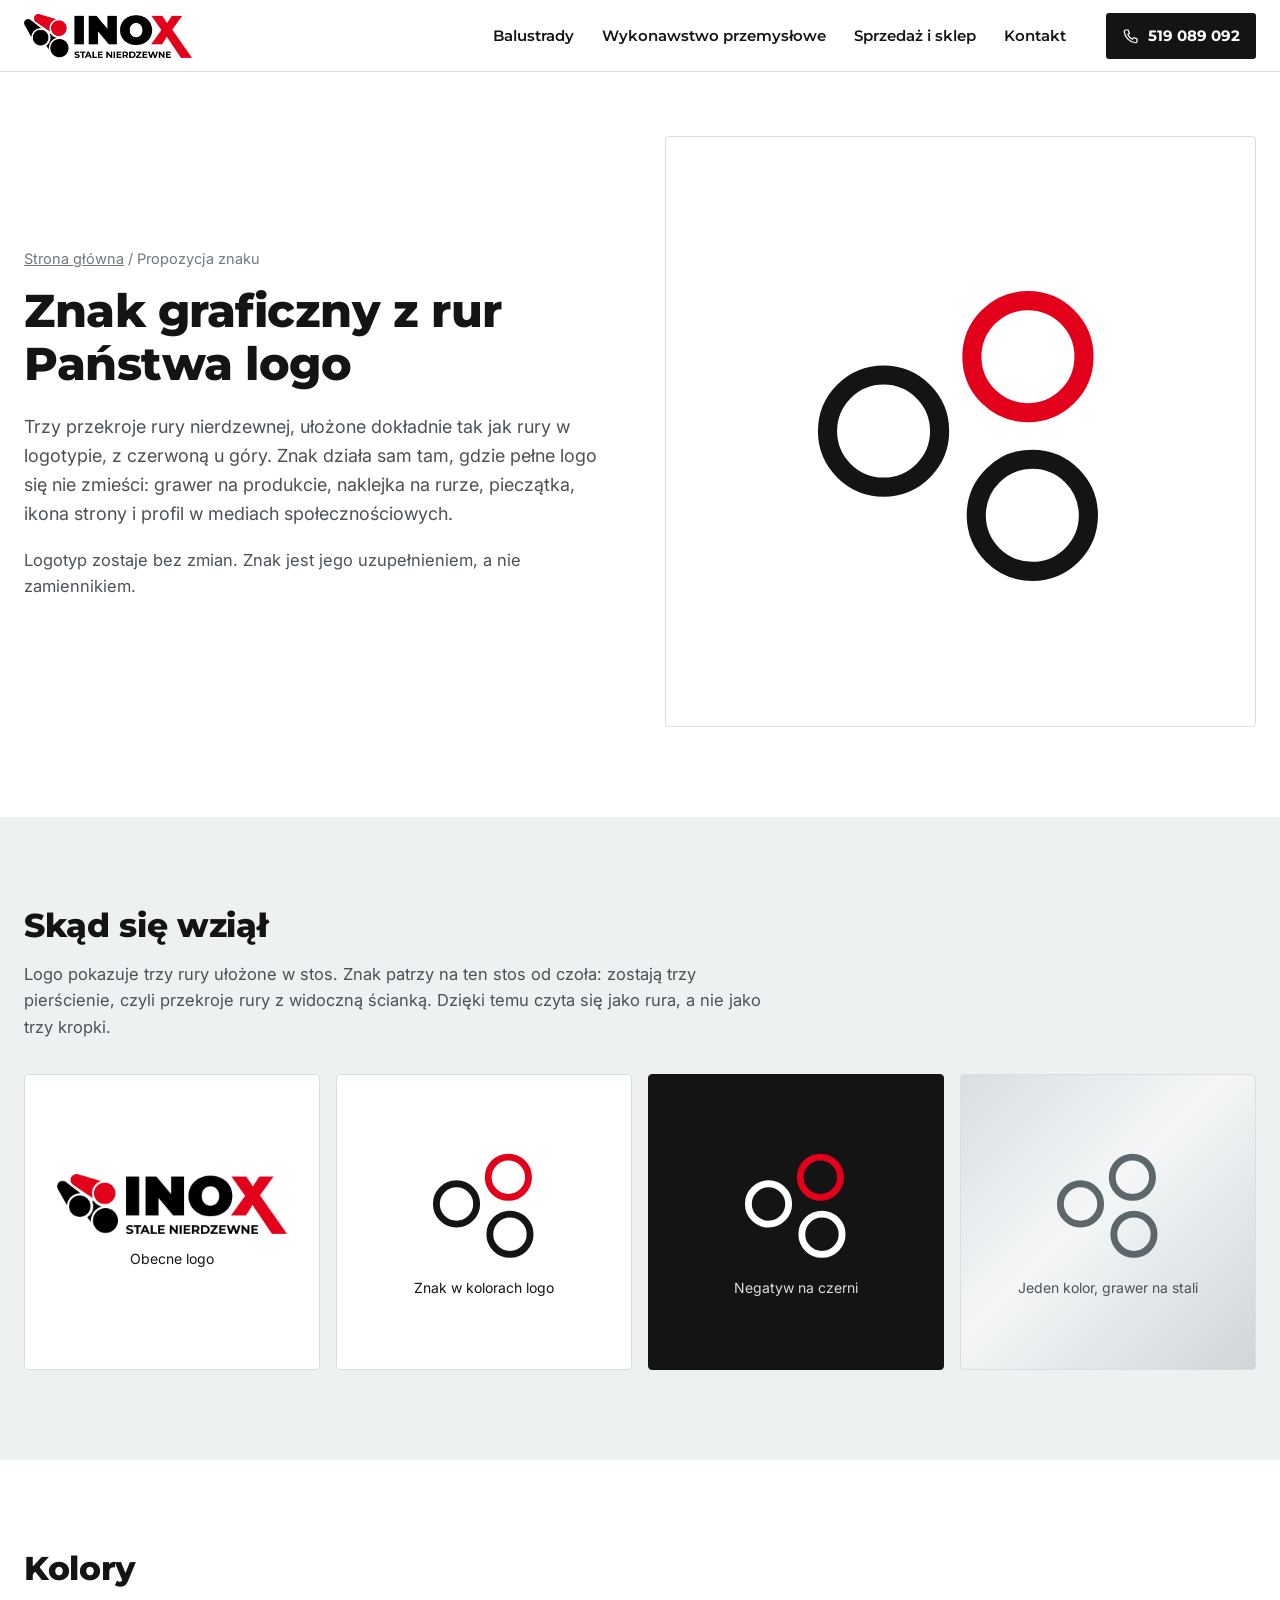
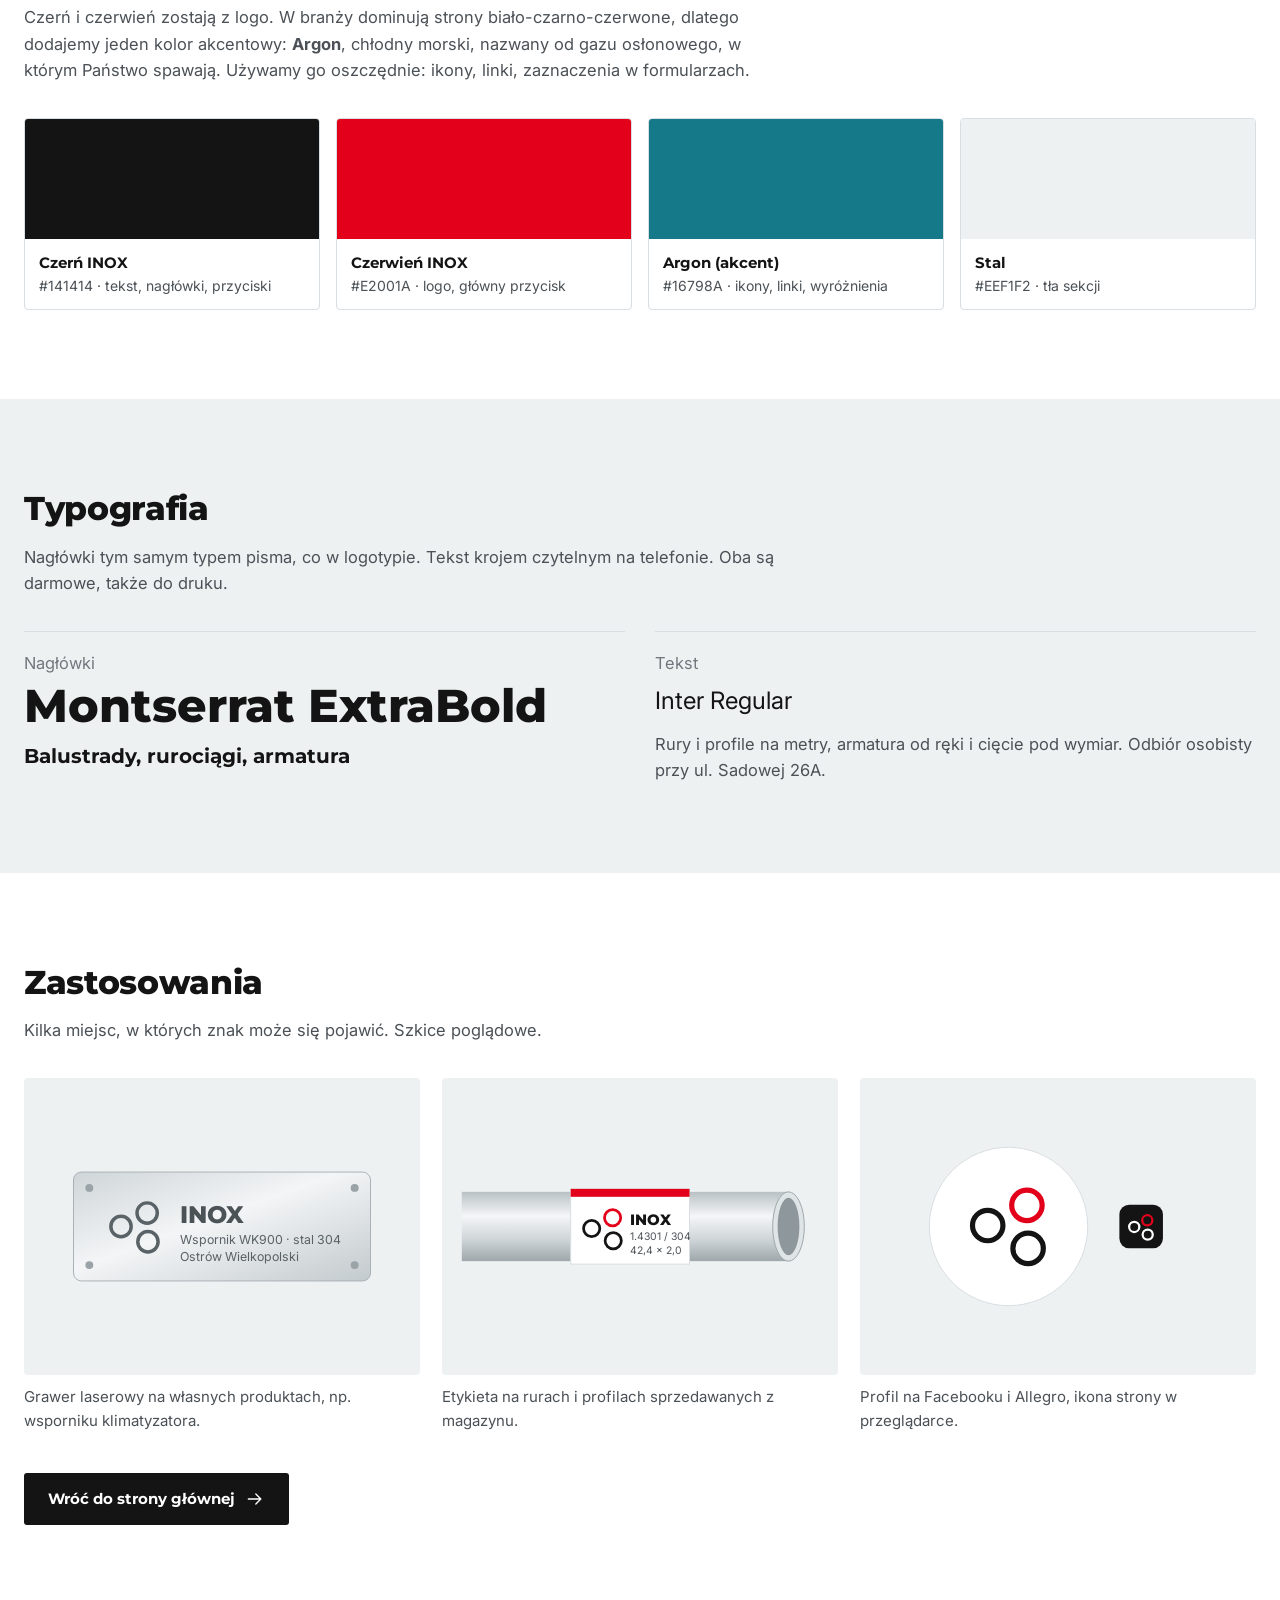
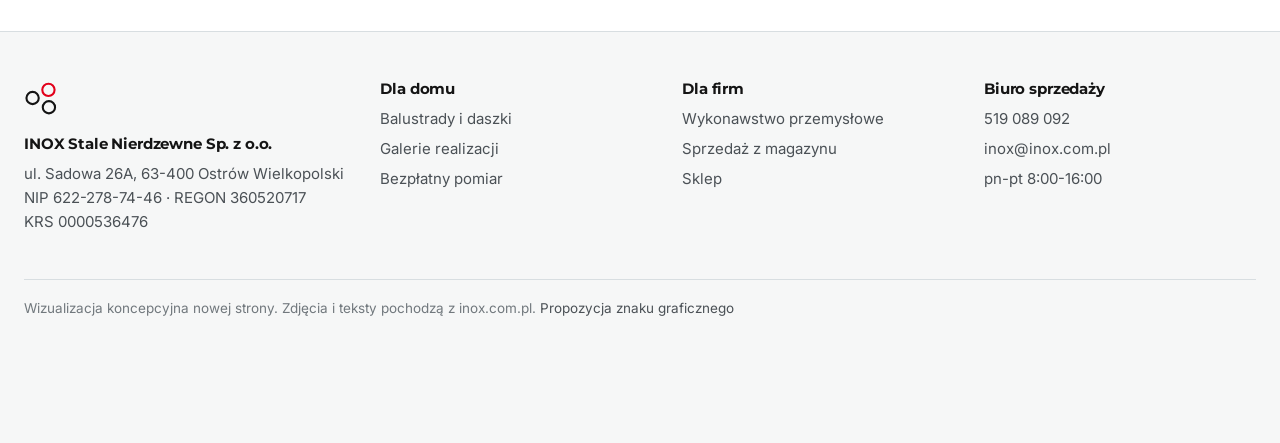
==== commit 9716d65a: "Poprawki znaku i galerii" ====
--- a/znak.html
+++ b/znak.html
@@ -88,12 +88,12 @@
         <div class="m">
           <svg viewBox="0 0 400 300" width="100%" height="100%" aria-label="Tabliczka grawerowana na produkcie">
             <defs><linearGradient id="st" x1="0" y1="0" x2="1" y2="1"><stop offset="0" stop-color="#cfd5d8"/><stop offset=".45" stop-color="#f3f5f6"/><stop offset="1" stop-color="#c3cacd"/></linearGradient></defs>
-            <rect x="70" y="95" width="260" height="110" rx="8" fill="url(#st)" stroke="#aab2b6"/>
-            <circle cx="88" cy="113" r="4" fill="#9aa3a7"/><circle cx="312" cy="113" r="4" fill="#9aa3a7"/><circle cx="88" cy="187" r="4" fill="#9aa3a7"/><circle cx="312" cy="187" r="4" fill="#9aa3a7"/>
-            <g transform="translate(104 120) scale(.5)" fill="none" stroke="#596266" stroke-width="7"><circle cx="28" cy="60" r="20.5"/><circle cx="80.8" cy="32.8" r="20.5"/><circle cx="82.4" cy="90.8" r="20.5"/></g>
-            <text x="176" y="146" font-family="Montserrat,sans-serif" font-weight="800" font-size="24" fill="#4b5357">INOX</text>
-            <text x="176" y="168" font-family="Inter,sans-serif" font-size="12.5" fill="#596266">Wspornik WK900 · stal 304</text>
-            <text x="176" y="185" font-family="Inter,sans-serif" font-size="12.5" fill="#596266">Ostrów Wielkopolski</text>
+            <rect x="50" y="95" width="300" height="110" rx="8" fill="url(#st)" stroke="#aab2b6"/>
+            <circle cx="66" cy="111" r="4" fill="#9aa3a7"/><circle cx="334" cy="111" r="4" fill="#9aa3a7"/><circle cx="66" cy="189" r="4" fill="#9aa3a7"/><circle cx="334" cy="189" r="4" fill="#9aa3a7"/>
+            <g transform="translate(84 120) scale(.5)" fill="none" stroke="#596266" stroke-width="7"><circle cx="28" cy="60" r="20.5"/><circle cx="80.8" cy="32.8" r="20.5"/><circle cx="82.4" cy="90.8" r="20.5"/></g>
+            <text x="158" y="146" font-family="Montserrat,sans-serif" font-weight="800" font-size="24" fill="#4b5357">INOX</text>
+            <text x="158" y="168" font-family="Inter,sans-serif" font-size="12.5" fill="#596266">Wspornik WK900 · stal 304</text>
+            <text x="158" y="185" font-family="Inter,sans-serif" font-size="12.5" fill="#596266">Ostrów Wielkopolski</text>
           </svg>
         </div>
         <figcaption>Grawer laserowy na własnych produktach, np. wsporniku klimatyzatora.</figcaption>
@@ -107,7 +107,7 @@
             <ellipse cx="350" cy="150" rx="11" ry="29" fill="#8e979b"/>
             <rect x="130" y="112" width="120" height="76" fill="#fff" stroke="#d8dee1"/>
             <rect x="130" y="112" width="120" height="8" fill="#E2001A"/>
-            <g transform="translate(140 128) scale(.4)"><use href="icons.svg#znak"/></g>
+            <g transform="translate(140 128) scale(.4)"><use href="icons.svg#znak" width="112" height="120"/></g>
             <text x="190" y="148" font-family="Montserrat,sans-serif" font-weight="800" font-size="15" fill="#141414">INOX</text>
             <text x="190" y="164" font-family="Inter,sans-serif" font-size="10.5" fill="#4b5156">1.4301 / 304</text>
             <text x="190" y="178" font-family="Inter,sans-serif" font-size="10.5" fill="#4b5156">42,4 x 2,0</text>
@@ -119,7 +119,7 @@
         <div class="m">
           <svg viewBox="0 0 400 300" width="100%" height="100%" aria-label="Ikona profilu i strony">
             <circle cx="150" cy="150" r="80" fill="#fff" stroke="#d8dee1"/>
-            <g transform="translate(108 104) scale(.75)"><use href="icons.svg#znak"/></g>
+            <g transform="translate(108 104) scale(.75)"><use href="icons.svg#znak" width="112" height="120"/></g>
             <rect x="262" y="128" width="44" height="44" rx="10" fill="#141414"/>
             <g transform="translate(270 135.5) scale(.25)"><circle cx="28" cy="60" r="20.5" fill="none" stroke="#fff" stroke-width="9"/><circle cx="80.8" cy="32.8" r="20.5" fill="none" stroke="#E2001A" stroke-width="9"/><circle cx="82.4" cy="90.8" r="20.5" fill="none" stroke="#fff" stroke-width="9"/></g>
           </svg>
